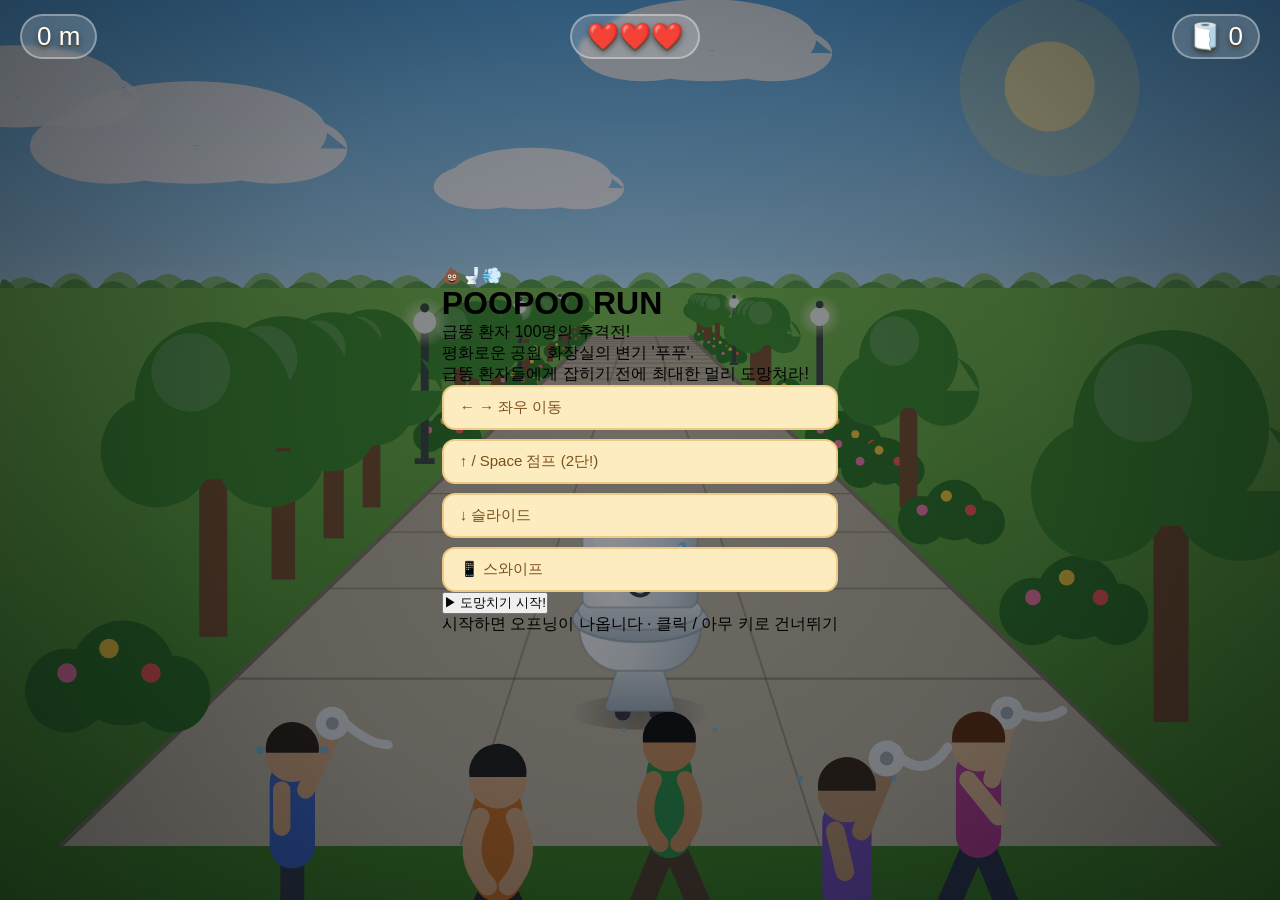
==== index.html @ 5c24100e "Merge branch 'main' of https://github.com/parkqjunseo/poopoo # Conflicts: #	index.html #	style.css" ====
<!DOCTYPE html>
<html lang="ko">
<head>
<meta charset="UTF-8">
<meta name="viewport" content="width=device-width, initial-scale=1.0, user-scalable=no">
<title>POOPOO RUN</title>
<link rel="stylesheet" href="style.css">
</head>
<body>
<!-- =========================================
     index.html — 🎨 A담당 (디자인/연출)
     시작/게임오버 화면 마크업, 조작법 안내.
     ⚠️ ID는 ui.js가 참조하므로 rename 금지:
        game hud scoreBox coinBox overlay ovMsg ovStats ovBest startBtn
     ========================================= -->
<div id="wrap">
  <canvas id="game"></canvas>
  <div id="hud">
    <div class="box" id="scoreBox">0 m</div>
    <div class="box hearts" id="livesBox"></div>
    <div class="box" id="coinBox">🧻 0</div>
  </div>
  <div id="overlay">
    <div class="panel">
      <div class="logo">💩🚽💨</div>
      <h1>POOPOO RUN</h1>
      <div class="tagline">급똥 환자 100명의 추격전!</div>
      <p id="ovMsg">
        평화로운 공원 화장실의 변기 '푸푸'.<br>
        급똥 환자들에게 잡히기 전에 최대한 멀리 도망쳐라!
      </p>
      <div class="keys">
        <span class="key">← → 좌우 이동</span>
        <span class="key">↑ / Space 점프 (2단!)</span>
        <span class="key">↓ 슬라이드</span>
        <span class="key">📱 스와이프</span>
      </div>
      <div class="score hidden" id="ovScore"></div>
      <div class="stats hidden" id="ovStats"></div>
      <div class="best" id="ovBest"></div>
      <button id="startBtn">▶ 도망치기 시작!</button>
      <div class="hint">시작하면 오프닝이 나옵니다 · 클릭 / 아무 키로 건너뛰기</div>
    </div>
  </div>
</div>

<!-- 로드 순서 중요! config → view → audio → render → engine → ui -->
<script src="config.js"></script>
<script src="view.js"></script>
<script src="audio.js"></script>
<script src="render.js"></script>
<script src="engine.js"></script>
<script src="ui.js"></script>
</body>
</html>
---- style.css ----
/* ============================================================
   POO POO RUN — style.css
   시작화면(9:10 1384×1536) · HUD · 게임오버(신규 에셋) · 모달
   ============================================================ */
html,body{overflow:hidden;}
/* ============================================
   style.css — 🎨 A담당 (디자인/연출)
   시작/게임오버 = 목업 이미지 + 오버레이(버튼·점수)
   ⚠️ rename 금지: #scoreBox #coinBox #overlay #ovMsg #ovStats #ovBest #startBtn .hidden
   ============================================ */

* { margin: 0; padding: 0; box-sizing: border-box; }
html, body {
  width: 100%; height: 100%; overflow: hidden; background: #0c0a07; touch-action: none;
  font-family: 'Noto Sans KR', 'Segoe UI', sans-serif;
}
#wrap { position: relative; width: 100%; height: 100%; display: flex; align-items: center; justify-content: center; }
canvas { display: block; background: #000; max-width: 100%; max-height: 100%; }

/* ---------- HUD ---------- */
#hud {
  position: absolute; top: 0; left: 0; right: 0; padding: 14px 20px; z-index: 3;
  display: flex; justify-content: space-between; pointer-events: none;
  font-family: 'Jua', sans-serif; color: #fff;
  text-shadow: 0 2px 0 rgba(90,60,20,.6), 0 3px 6px rgba(0,0,0,.5);
}
#hud .box {
  font-size: clamp(16px, 3.2vw, 26px);
  background: rgba(255,255,255,.18); backdrop-filter: blur(2px);
  padding: 5px 15px; border-radius: 999px; border: 2px solid rgba(255,255,255,.35);
}

/* ---------- 오버레이 ---------- */
#overlay {
  position: absolute; inset: 0; display: flex; align-items: center; justify-content: center; padding: 16px;
  background: radial-gradient(ellipse at 50% 42%, rgba(8,12,22,.42), rgba(3,6,12,.62));
}
.sr-hidden { position: absolute !important; width: 1px; height: 1px; overflow: hidden; opacity: 0; pointer-events: none; }
#ovStats { display: none !important; }

/* 시작/게임오버 토글 */
.go-only { display: none; }
.gameover .start-only { display: none; }
.gameover .go-only { display: flex; }

/* ---------- 시작 화면 (9:10 · 1384×1536 레이어 조립) ---------- */
.startBackdrop{
  position:absolute; inset:0; z-index:0;
  background-size:cover; background-position:center;
  filter:blur(34px) brightness(.5) saturate(1.2);
  transform:scale(1.15);
}
.startStage{
  position:relative; z-index:1; line-height:0;
  container-type:size;                         /* ← cqh/cqw 단위 활성화 (레이어 높이 고정용) */
  aspect-ratio:1384 / 1536;
  width:min(100vw, calc(100dvh * 1384 / 1536));
  max-width:1384px; max-height:100dvh; height:auto;
  overflow:hidden;
  border-radius:clamp(10px,2.6vmin,26px);
  box-shadow:0 18px 60px rgba(0,0,0,.55), 0 0 0 3px rgba(255,255,255,.12) inset;
  background:#8fd4f2;
}
.startStage .bg{
  position:absolute; inset:0; width:100%; height:100%;
  object-fit:cover; object-position:50% 0%; display:block;
}
.startStage .lyr{ position:absolute; transform:translate(-50%,-50%); pointer-events:none; will-change:transform; }
.startStage .lyr img{ width:100%; display:block; filter:drop-shadow(0 6px 10px rgba(20,12,0,.22)); }

/* ── 재배치: 위→아래 시선 흐름 (로고 → 변기 → PLAY → 서브버튼) ──
   로고는 height(cqh) 기준으로 고정 → 화면 비율과 무관하게 상단 밴드에 갇혀
   변기 영역을 절대 침범하지 않음 (겹침 원천 차단). */
.startStage .logo    { left:50%; top:25cqh; width:auto; z-index:4; }
.startStage .logo img{ width:auto; height:45cqh; max-width:88cqw; }

/* 변기: 화면 중앙보다 약간 아래 (로고 하단 37cqh → 변기 상단 45cqh = 8cqh 여백) */
.startStage .toilet  { left:50%; top:57cqh; width:auto; z-index:3; }
.startStage .toilet img{ width:auto; height:20cqh; }

/* 러너: 변기 좌우, 살짝 아래로 겹쳐 배치 */
.startStage .runners { left:50%; top:61cqh; width:62%; z-index:1; }

.startStage .foreground{
  position:absolute; left:50%; bottom:0; width:100%; z-index:2;
  transform:translateX(-50%); pointer-events:none;
}
.startStage .foreground img{ width:100%; display:block; filter:drop-shadow(0 -2px 10px rgba(20,12,0,.18)); }
.startStage .imgbtn{
  position:absolute; transform:translate(-50%,-50%);
  background:none; border:0; padding:0; cursor:pointer; pointer-events:auto;
  -webkit-tap-highlight-color:transparent; line-height:0; z-index:5;
  transition:transform .08s ease, filter .08s ease; will-change:transform;
}
.startStage .imgbtn img{ width:100%; display:block; filter:drop-shadow(0 5px 8px rgba(20,12,0,.28)); }
.startStage .imgbtn:hover{ filter:brightness(1.04); }
.startStage .imgbtn:active{ transform:translate(-50%,-50%) scale(.94); filter:brightness(1.1); }

/* PLAY: 변기 아래 중앙, 가장 큰 CTA */
.startStage .play  { left:50%;   top:74cqh; width:46%; }
/* 서브 버튼: PLAY 아래, 좌우 대칭 (크기 기존 유지) */
.startStage .howto { left:33.5%; top:87cqh; width:33.5%; }
.startStage .recs  { left:66.5%; top:87cqh; width:29.5%; }

@keyframes ppBob   {0%,100%{transform:translate(-50%,-50%) translateY(0)} 50%{transform:translate(-50%,-50%) translateY(-3.2%)}}
@keyframes ppFloat {0%,100%{transform:translate(-50%,-50%) translateY(0) rotate(-1deg)} 50%{transform:translate(-50%,-50%) translateY(-1.6%) rotate(1deg)}}
@keyframes ppRun   {0%,100%{transform:translate(-50%,-50%) translateY(0)} 50%{transform:translate(-50%,-50%) translateY(-1.4%)}}
@keyframes ppPlay  {0%,100%{transform:translate(-50%,-50%) scale(1)} 50%{transform:translate(-50%,-50%) scale(1.045)}}
.startStage .logo   { animation:ppFloat 4.5s ease-in-out infinite; }
.startStage .toilet { animation:ppBob 1.05s ease-in-out infinite; }
.startStage .runners{ animation:ppRun .62s ease-in-out infinite; }
.startStage .play   { animation:ppPlay 1.25s ease-in-out infinite; }
.startStage .play:active{ animation:none; }
@media (prefers-reduced-motion: reduce){
  .startStage .logo,.startStage .toilet,.startStage .runners,.startStage .play{ animation:none!important; }
}

/* ================= 게임오버 화면 (신규 · 1384×1536 에셋) ================= */

:root{ --gink:#7a4a12; --gorange:#d98407; }
*{margin:0;padding:0;box-sizing:border-box;}
html,body{height:100%;}
body{display:flex;align-items:center;justify-content:center;background:#0d1b12;
  font-family:'Jua','Noto Sans KR',sans-serif;}
.goScene{
  position:relative; container-type:size;
  aspect-ratio:1384/1536;
  width:min(100vw, calc(100dvh*1384/1536));
  max-width:1384px; max-height:100dvh;
  overflow:hidden; border-radius:2.4cqmin;
  box-shadow:0 18px 60px rgba(0,0,0,.55),0 0 0 3px rgba(255,255,255,.12) inset;
  background:#8fd4f2;
}
.goScene .goBackdrop{position:absolute;inset:0;background-size:cover;background-position:center;
  filter:blur(30px) brightness(.55) saturate(1.2);transform:scale(1.15);}
.goScrim{position:absolute;inset:0;background:radial-gradient(ellipse at 50% 42%,rgba(8,12,22,.28),rgba(3,6,12,.52));}

/* 패널 */
.goPanel{
  position:absolute; left:50%; top:8cqh; transform:translateX(-50%);
  width:84cqw; height:89cqh;
  background:linear-gradient(#FFF3D6,#FFE8B0);
  border:1.4cqw solid #D4941A; border-radius:6cqw;
  box-shadow:0 2cqh 5cqh rgba(60,40,5,.4), inset 0 0 0 .5cqw rgba(255,255,255,.55);
  display:flex; flex-direction:column; align-items:center;
  justify-content:space-between;
  padding:12.5cqh 5cqw 3cqh;
}
/* 상단 캐릭터 */
.goSplash{position:absolute;left:50%;top:3cqh;transform:translateX(-50%);width:50cqw;z-index:1;opacity:.9;}
.goToilet{position:absolute;left:54cqw;top:1.5cqh;width:18cqw;z-index:3;
  filter:drop-shadow(0 1cqh 1.2cqh rgba(0,0,0,.25));animation:goFloat 3s ease-in-out infinite;}
.goPoop{position:absolute;left:31cqw;top:4.5cqh;width:13cqw;z-index:2;
  filter:drop-shadow(0 1cqh 1cqh rgba(0,0,0,.22));animation:goFloat 3s ease-in-out infinite .4s;}
@keyframes goFloat{0%,100%{transform:translateY(0) rotate(-1deg)}50%{transform:translateY(-1cqh) rotate(1deg)}}

/* 로고 (높이 기준으로 크기 제한) */
.goLogos{display:flex;flex-direction:column;align-items:center;}
.goLogoGame{height:9.5cqh;width:auto;}
.goLogoOver{height:10.5cqh;width:auto;margin-top:-1.8cqh;}

/* 서브타이틀 */
.goSub{font-size:3.6cqw;color:var(--gink);text-align:center;line-height:1.25;max-width:80cqw;}

/* 최종 점수 */
.goScoreBlock{display:flex;flex-direction:column;align-items:center;width:100%;}
.goScoreLabel{display:flex;align-items:center;gap:2cqw;
  font-size:4.6cqw;color:var(--gorange);text-shadow:0 .3cqh 0 #fff;margin-bottom:1.4cqh;}
.goScoreLabel img{width:4.6cqw;}
.goBigBox{position:relative;width:64cqw;}
.goBigBox img{width:100%;display:block;}
.goBigBox .val{position:absolute;inset:0;display:flex;align-items:center;justify-content:center;
  font-size:9cqw;color:var(--gorange);text-shadow:0 .4cqh 0 #fff,0 .8cqh 1.4cqh rgba(150,90,10,.32);}

/* 3열 통계 */
.goStats{display:flex;align-items:stretch;justify-content:center;width:94cqw;}
.goCol{flex:1;display:flex;flex-direction:column;align-items:center;gap:1.2cqh;}
.goColHead{display:flex;align-items:center;gap:.8cqw;font-size:3.2cqw;color:var(--gink);white-space:nowrap;}
.goColHead .spk{width:3cqw;}
.goSmallBox{position:relative;width:21cqw;}
.goSmallBox img{width:100%;display:block;}
.goSmallBox .val{position:absolute;inset:0;display:flex;align-items:center;justify-content:center;
  font-size:4.4cqw;color:var(--gink);}
.goDivider{width:0;margin:1cqh 0;border-left:.4cqw dashed rgba(212,148,26,.5);}

/* 버튼 */
.goRetry{background:none;border:0;padding:0;cursor:pointer;width:48cqw;
  -webkit-tap-highlight-color:transparent;transition:transform .08s;}
.goRetry img{width:100%;display:block;filter:drop-shadow(0 1cqh 1.2cqh rgba(30,90,0,.35));}
.goRetry:active{transform:scale(.95);}
@media(prefers-reduced-motion:reduce){.goToilet,.goPoop{animation:none;}}

/* ================= 모달 (조작법 / 기록) ================= */
.pill {
  pointer-events: auto; cursor: pointer; border: none; color: #fff;
  font-family: 'Jua', sans-serif; letter-spacing: .5px; border-radius: 999px;
  padding: 13px 30px; font-size: clamp(16px, 3.4vw, 22px);
  text-shadow: 0 2px 0 rgba(0,0,0,.22); transition: transform .07s, box-shadow .07s;
}
.pill:active { transform: translateY(4px); }
.pill-wide { width: 100%; }
.pill-yellow { background: linear-gradient(#ffd35a, #f4b02a); box-shadow: 0 7px 0 #d5891c, 0 10px 16px rgba(0,0,0,.3); }
.pill-yellow:active { box-shadow: 0 3px 0 #d5891c, 0 5px 10px rgba(0,0,0,.3); }
.pill-green { background: linear-gradient(#93da55, #5fb62f); box-shadow: 0 6px 0 #3f8b20, 0 9px 14px rgba(0,0,0,.28); }
.pill-green:active { box-shadow: 0 2px 0 #3f8b20, 0 5px 10px rgba(0,0,0,.28); }

.modal {
  position: absolute; inset: 0; z-index: 6; display: none;
  align-items: center; justify-content: center; padding: 24px;
  background: rgba(6,10,4,.62); backdrop-filter: blur(3px);
}
.modal.open { display: flex; }
.modalCard {
  width: min(90vw, 400px); padding: 26px 22px;
  background: linear-gradient(#fff9ec, #ffeec9);
  border: 5px solid #e7ad55; border-radius: 28px;
  box-shadow: inset 0 0 0 4px #fff4d8, 0 16px 34px rgba(0,0,0,.4);
  display: flex; flex-direction: column; gap: 14px; align-items: stretch; text-align: center;
}
.modalTitle { font-family: 'Jua', sans-serif; color: #b96f22; font-size: clamp(24px, 6vw, 34px); letter-spacing: 1px; }
.keys { display: flex; flex-direction: column; gap: 9px; }
.key {
  display: flex; justify-content: space-between; align-items: center; gap: 12px;
  padding: 11px 16px; border-radius: 13px; background: #fcecc0; border: 2px solid #ecc984;
  font-family: 'Jua', sans-serif; color: #7a4f1c; font-size: clamp(12px, 2.6vw, 15px);
}
.key span { color: #b08a4a; }
.recBody { font-family: 'Jua', sans-serif; color: #7a4f1c; font-size: clamp(15px, 3.4vw, 20px); line-height: 1.6; padding: 12px 0; }
.recBody b { color: #b96f22; font-size: 1.3em; }

.hidden { display: none !important; }
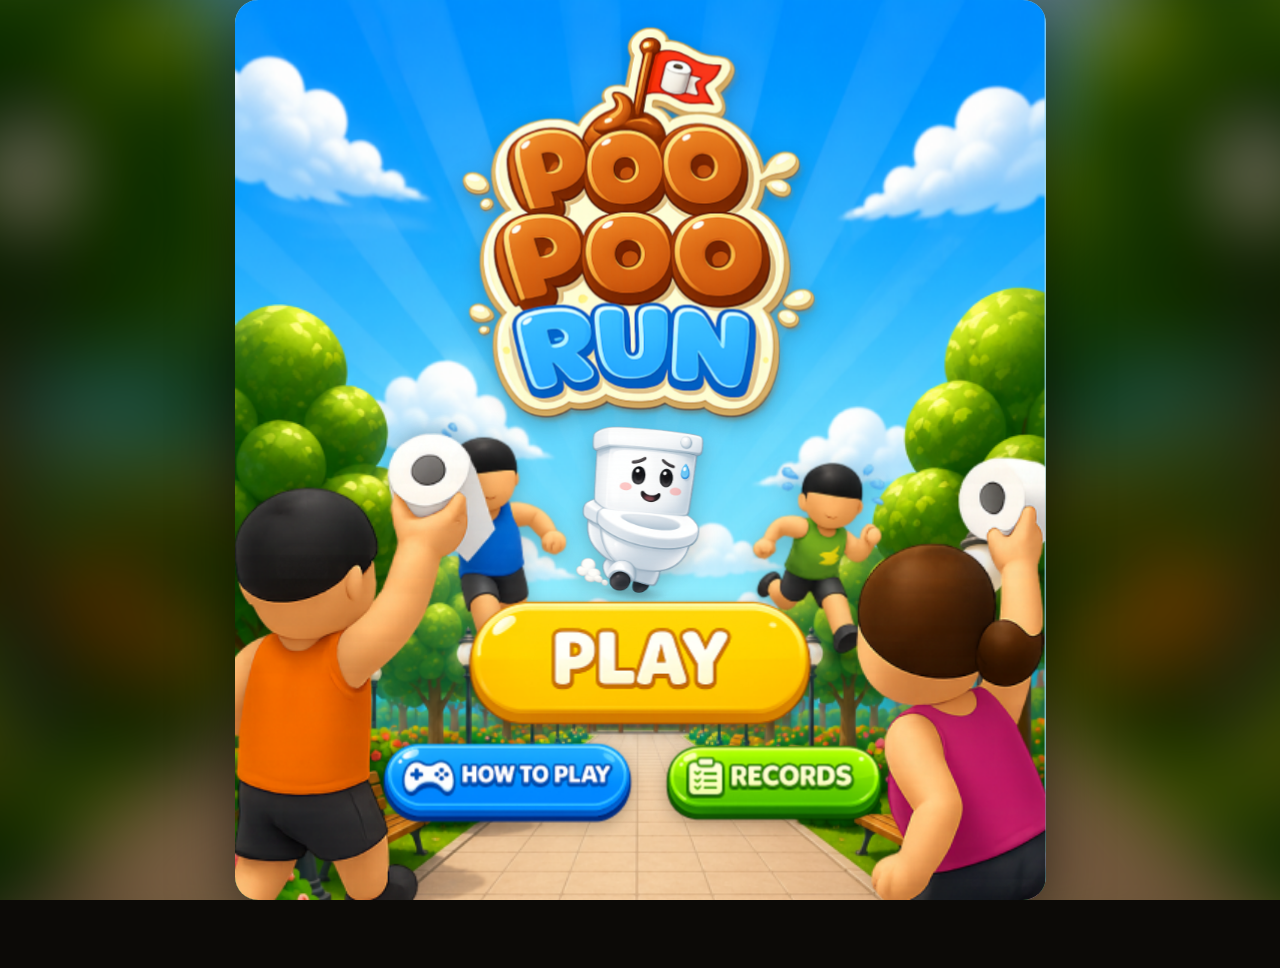
==== commit b4a5ccd0: "디자인/비주얼 작업" ====
--- a/index.html
+++ b/index.html
@@ -4,52 +4,100 @@
 <meta charset="UTF-8">
 <meta name="viewport" content="width=device-width, initial-scale=1.0, user-scalable=no">
 <title>POOPOO RUN</title>
+<link rel="preconnect" href="https://fonts.googleapis.com">
+<link rel="preconnect" href="https://fonts.gstatic.com" crossorigin>
+<link href="https://fonts.googleapis.com/css2?family=Titan+One&family=Jua&family=Noto+Sans+KR:wght@400;700;900&display=swap" rel="stylesheet">
 <link rel="stylesheet" href="style.css">
 </head>
 <body>
 <!-- =========================================
      index.html — 🎨 A담당 (디자인/연출)
-     시작/게임오버 화면 마크업, 조작법 안내.
-     ⚠️ ID는 ui.js가 참조하므로 rename 금지:
-        game hud scoreBox coinBox overlay ovMsg ovStats ovBest startBtn
+     시작/게임오버: 목업 이미지 위에 버튼·점수만 오버레이
+     ⚠️ rename 금지: game hud scoreBox coinBox overlay ovMsg ovStats ovBest startBtn
      ========================================= -->
 <div id="wrap">
   <canvas id="game"></canvas>
   <div id="hud">
     <div class="box" id="scoreBox">0 m</div>
-    <div class="box hearts" id="livesBox"></div>
     <div class="box" id="coinBox">🧻 0</div>
   </div>
+
   <div id="overlay">
-    <div class="panel">
-      <div class="logo">💩🚽💨</div>
-      <h1>POOPOO RUN</h1>
-      <div class="tagline">급똥 환자 100명의 추격전!</div>
-      <p id="ovMsg">
-        평화로운 공원 화장실의 변기 '푸푸'.<br>
-        급똥 환자들에게 잡히기 전에 최대한 멀리 도망쳐라!
-      </p>
+    <!-- ui.js 전용 숨김 요소 -->
+    <h1 class="sr-hidden" aria-hidden="true"></h1>
+    <div id="ovStats" class="stats hidden"></div>
+    <div id="ovBest" class="sr-hidden"></div>
+    <button id="startBtn" class="sr-hidden">▶</button>
+
+    <!-- ============ 시작 화면 (9:10 · 1384×1536 레이어 조립) ============ -->
+    <div class="startBackdrop start-only"></div>
+    <div class="startStage start-only">
+      <img class="bg" src="[data-uri]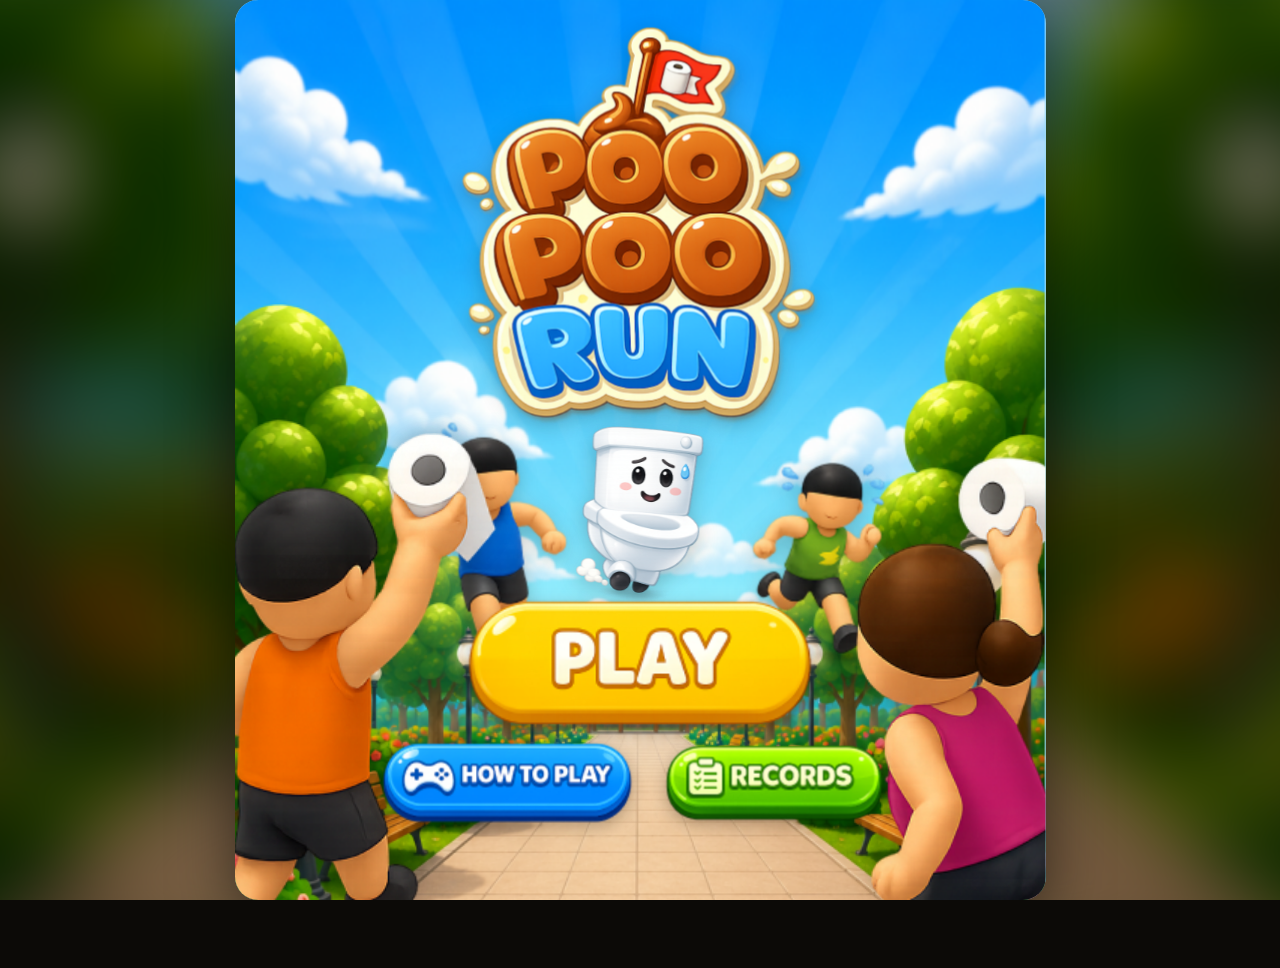
==== commit 974792c8: "새 게임오버 디자인 + PNG 데코 + 하트 깎임 수정 (engine.js는 spawnDeco 장식부만, 친구 audio 유지)" ====
--- a/index.html
+++ b/index.html
@@ -20,6 +20,9 @@
   <div id="hud">
     <div class="box" id="scoreBox">0 m</div>
     <div class="box" id="coinBox">🧻 0</div>
+    <div class="box" id="livesBox"></div>
+    <!-- ui.js 호환용(숨김): 실제 표시는 scoreBig 슬롯 -->
+    <span id="ovTitle" hidden></span><span id="ovScore" hidden></span>
   </div>
 
   <div id="overlay">
@@ -98,6 +101,12 @@
 <!-- 로드 순서: config → view → audio → render → engine → ui -->
 
 <!-- 🎨 A담당 UI 연출: 버튼·모달·게임오버 점수판 (state는 읽기만) -->
-  <script src="game.js"></script>
+  <script src="config.js"></script>
+  <script src="view.js"></script>
+  <script src="audio.js"></script>
+  <script src="render.js"></script>
+  <script src="engine.js"></script>
+  <script src="ui.js"></script>
+  <script src="main.js"></script>
 </body>
 </html>
--- a/style.css
+++ b/style.css
@@ -228,3 +228,9 @@
 .recBody b { color: #b96f22; font-size: 1.3em; }
 
 .hidden { display: none !important; }
+
+/* 목숨 하트 — 잃은 하트 회색+투명 처리 (없어서 안 깎이는 것처럼 보이던 버그 수정) */
+#livesBox .heart { transition: opacity .15s, filter .15s; }
+#livesBox .heart.lost { opacity: .18; filter: grayscale(1); }
+@keyframes livesHurt { 0%,100%{transform:none} 25%{transform:translateX(-3px)} 75%{transform:translateX(3px)} }
+#livesBox.hurt { animation: livesHurt .3s; }
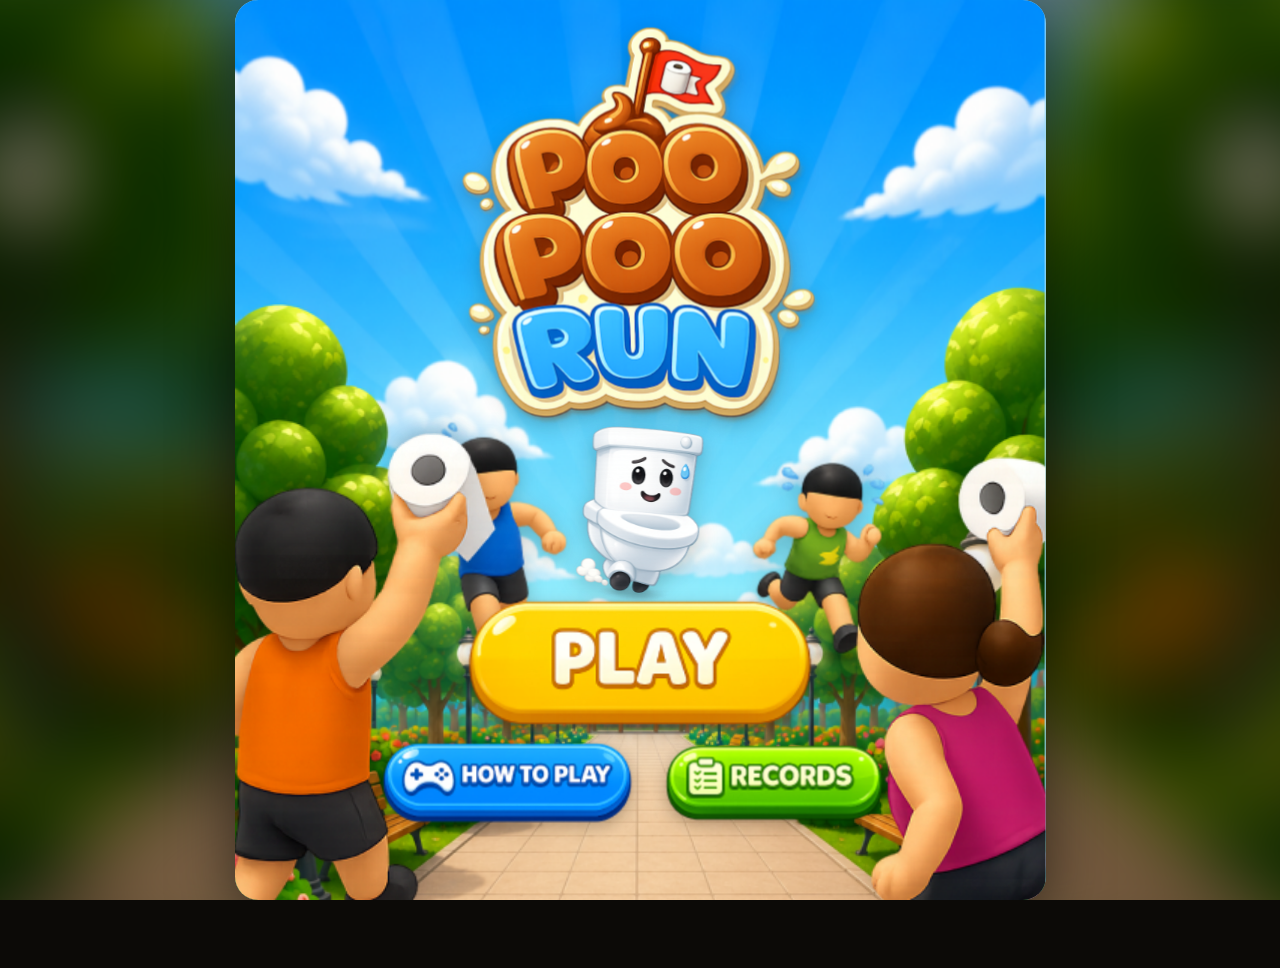
==== commit 4e064b9e: "조작법 화면을 이미지 모달로 교체 + X 닫기 버튼 - HOW TO PLAY 클릭 시 howtoplay.png 를 모달로 표시 (기존 텍스트 목록 대체) - close-button" ====
--- a/index.html
+++ b/index.html
@@ -76,15 +76,11 @@
 
   <!-- 모달: 조작법 -->
   <div id="controlsPanel" class="modal">
-    <div class="modalCard">
-      <div class="modalTitle">조작법</div>
-      <div class="keys">
-        <div class="key"><span>← →  ·  A D</span><b>좌우 이동</b></div>
-        <div class="key"><span>↑ · Space · W</span><b>점프 (2단!)</b></div>
-        <div class="key"><span>↓ · S</span><b>슬라이드</b></div>
-        <div class="key"><span>📱 스와이프</span><b>이동·점프·슬라이드</b></div>
-      </div>
-      <button id="controlsClose" class="pill pill-yellow pill-wide">확인</button>
+    <div class="howtoWrap">
+      <img class="howtoArt" src="howtoplay.png" alt="조작법 안내">
+      <button id="controlsClose" class="howtoClose" aria-label="닫기">
+        <img src="close-button.png" alt="">
+      </button>
     </div>
   </div>
 
--- a/style.css
+++ b/style.css
@@ -227,6 +227,37 @@
 .recBody { font-family: 'Jua', sans-serif; color: #7a4f1c; font-size: clamp(15px, 3.4vw, 20px); line-height: 1.6; padding: 12px 0; }
 .recBody b { color: #b96f22; font-size: 1.3em; }
 
+/* ---------- 조작법 모달 (이미지 한 장 + X 닫기 버튼) ---------- */
+.howtoWrap{
+  position: relative; line-height: 0;
+  animation: howtoPop .3s cubic-bezier(.2,1.25,.4,1) both;
+}
+.howtoArt{
+  display: block; height: auto; width: auto;
+  max-height: 86dvh; max-width: 88vw;
+  border-radius: clamp(10px, 2.2vmin, 22px);
+  box-shadow: 0 16px 40px rgba(0,0,0,.5);
+}
+/* X 버튼: 이미지 우상단 모서리에 살짝 걸치게 */
+.howtoClose{
+  position: absolute; top: 0; right: 0;
+  transform: translate(38%, -38%);
+  width: clamp(38px, 7.5%, 68px); aspect-ratio: 382 / 574;
+  background: none; border: 0; padding: 0; cursor: pointer; line-height: 0;
+  -webkit-tap-highlight-color: transparent;
+  transition: transform .08s ease, filter .08s ease;
+}
+.howtoClose img{
+  width: 100%; height: 100%; object-fit: contain; display: block;
+  filter: drop-shadow(0 3px 7px rgba(0,0,0,.45));
+}
+.howtoClose:hover{ filter: brightness(1.07); }
+.howtoClose:active{ transform: translate(38%, -38%) scale(.9); }
+@keyframes howtoPop{
+  from{ opacity:0; transform: scale(.92); }
+  to  { opacity:1; transform: scale(1); }
+}
+
 .hidden { display: none !important; }
 
 /* 목숨 하트 — 잃은 하트 회색+투명 처리 (없어서 안 깎이는 것처럼 보이던 버그 수정) */
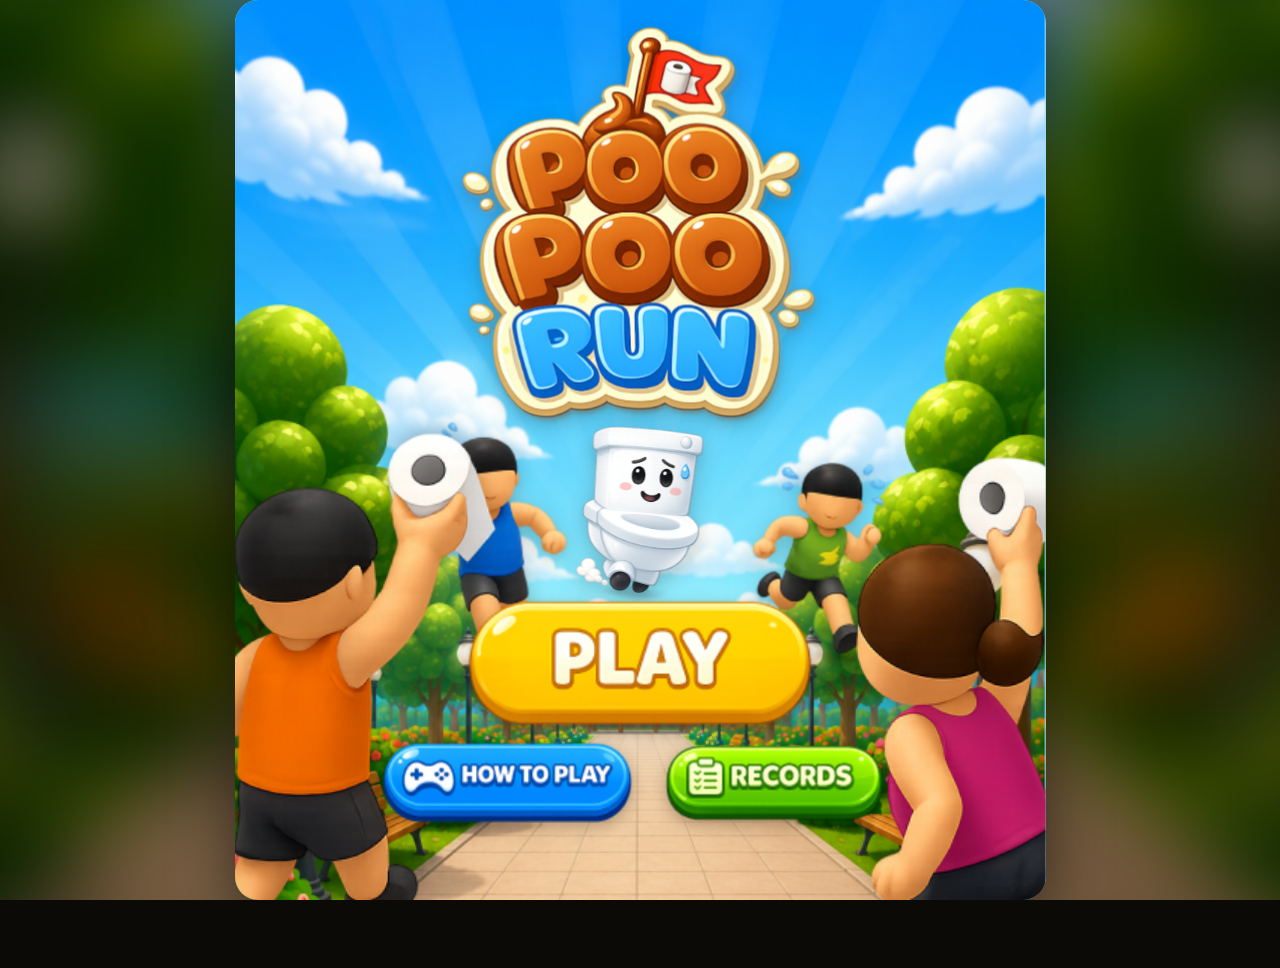
==== commit 40864429: "구름 ,해 업데이트 수정본" ====
--- a/index.html
+++ b/index.html
@@ -76,11 +76,15 @@
 
   <!-- 모달: 조작법 -->
   <div id="controlsPanel" class="modal">
-    <div class="howtoWrap">
-      <img class="howtoArt" src="howtoplay.png" alt="조작법 안내">
-      <button id="controlsClose" class="howtoClose" aria-label="닫기">
-        <img src="close-button.png" alt="">
-      </button>
+    <div class="modalCard">
+      <div class="modalTitle">조작법</div>
+      <div class="keys">
+        <div class="key"><span>← →  ·  A D</span><b>좌우 이동</b></div>
+        <div class="key"><span>↑ · Space · W</span><b>점프 (2단!)</b></div>
+        <div class="key"><span>↓ · S</span><b>슬라이드</b></div>
+        <div class="key"><span>📱 스와이프</span><b>이동·점프·슬라이드</b></div>
+      </div>
+      <button id="controlsClose" class="pill pill-yellow pill-wide">확인</button>
     </div>
   </div>
 
--- a/style.css
+++ b/style.css
@@ -15,12 +15,29 @@
   font-family: 'Noto Sans KR', 'Segoe UI', sans-serif;
 }
 #wrap { position: relative; width: 100%; height: 100%; display: flex; align-items: center; justify-content: center; }
-canvas { display: block; background: #000; max-width: 100%; max-height: 100%; }
+
+/* 게임 플레이 캔버스 — 시작화면/게임오버(.startStage/.goScene)와 동일한 세로형 카드 규칙.
+   #wrap 이 flex 중앙정렬하므로 화면 중앙에 놓이고, 남는 공간은 body 배경(레터박스)이 된다.
+   절대 강제로 늘려 찌그러뜨리지 않는다(비율 고정). */
+canvas#game {
+  display: block; background: #8fd4f2;
+  aspect-ratio: 1384 / 1536;
+  width: min(100vw, calc(100dvh * 1384 / 1536));
+  max-width: 1384px; max-height: 100dvh; height: auto;
+  border-radius: clamp(10px,2.6vmin,26px);
+  box-shadow: 0 18px 60px rgba(0,0,0,.55), 0 0 0 3px rgba(255,255,255,.12) inset;
+}
 
 /* ---------- HUD ---------- */
+/* 브라우저 전체가 아니라 캔버스 카드(1384:1536) 영역에 딱 맞춰 중앙에 겹친다.
+   → 점수/목숨이 게임 화면 카드의 좌우 끝에 붙고, 브라우저 양끝으로 벌어지지 않음. */
 #hud {
-  position: absolute; top: 0; left: 0; right: 0; padding: 14px 20px; z-index: 3;
-  display: flex; justify-content: space-between; pointer-events: none;
+  position: absolute; left: 50%; top: 50%; transform: translate(-50%, -50%);
+  aspect-ratio: 1384 / 1536;
+  width: min(100vw, calc(100dvh * 1384 / 1536));
+  max-width: 1384px; max-height: 100dvh; height: auto;
+  padding: 14px 20px; z-index: 3;
+  display: flex; align-items: flex-start; justify-content: space-between; pointer-events: none;
   font-family: 'Jua', sans-serif; color: #fff;
   text-shadow: 0 2px 0 rgba(90,60,20,.6), 0 3px 6px rgba(0,0,0,.5);
 }
@@ -227,37 +244,6 @@
 .recBody { font-family: 'Jua', sans-serif; color: #7a4f1c; font-size: clamp(15px, 3.4vw, 20px); line-height: 1.6; padding: 12px 0; }
 .recBody b { color: #b96f22; font-size: 1.3em; }
 
-/* ---------- 조작법 모달 (이미지 한 장 + X 닫기 버튼) ---------- */
-.howtoWrap{
-  position: relative; line-height: 0;
-  animation: howtoPop .3s cubic-bezier(.2,1.25,.4,1) both;
-}
-.howtoArt{
-  display: block; height: auto; width: auto;
-  max-height: 86dvh; max-width: 88vw;
-  border-radius: clamp(10px, 2.2vmin, 22px);
-  box-shadow: 0 16px 40px rgba(0,0,0,.5);
-}
-/* X 버튼: 이미지 우상단 모서리에 살짝 걸치게 */
-.howtoClose{
-  position: absolute; top: 0; right: 0;
-  transform: translate(38%, -38%);
-  width: clamp(38px, 7.5%, 68px); aspect-ratio: 382 / 574;
-  background: none; border: 0; padding: 0; cursor: pointer; line-height: 0;
-  -webkit-tap-highlight-color: transparent;
-  transition: transform .08s ease, filter .08s ease;
-}
-.howtoClose img{
-  width: 100%; height: 100%; object-fit: contain; display: block;
-  filter: drop-shadow(0 3px 7px rgba(0,0,0,.45));
-}
-.howtoClose:hover{ filter: brightness(1.07); }
-.howtoClose:active{ transform: translate(38%, -38%) scale(.9); }
-@keyframes howtoPop{
-  from{ opacity:0; transform: scale(.92); }
-  to  { opacity:1; transform: scale(1); }
-}
-
 .hidden { display: none !important; }
 
 /* 목숨 하트 — 잃은 하트 회색+투명 처리 (없어서 안 깎이는 것처럼 보이던 버그 수정) */
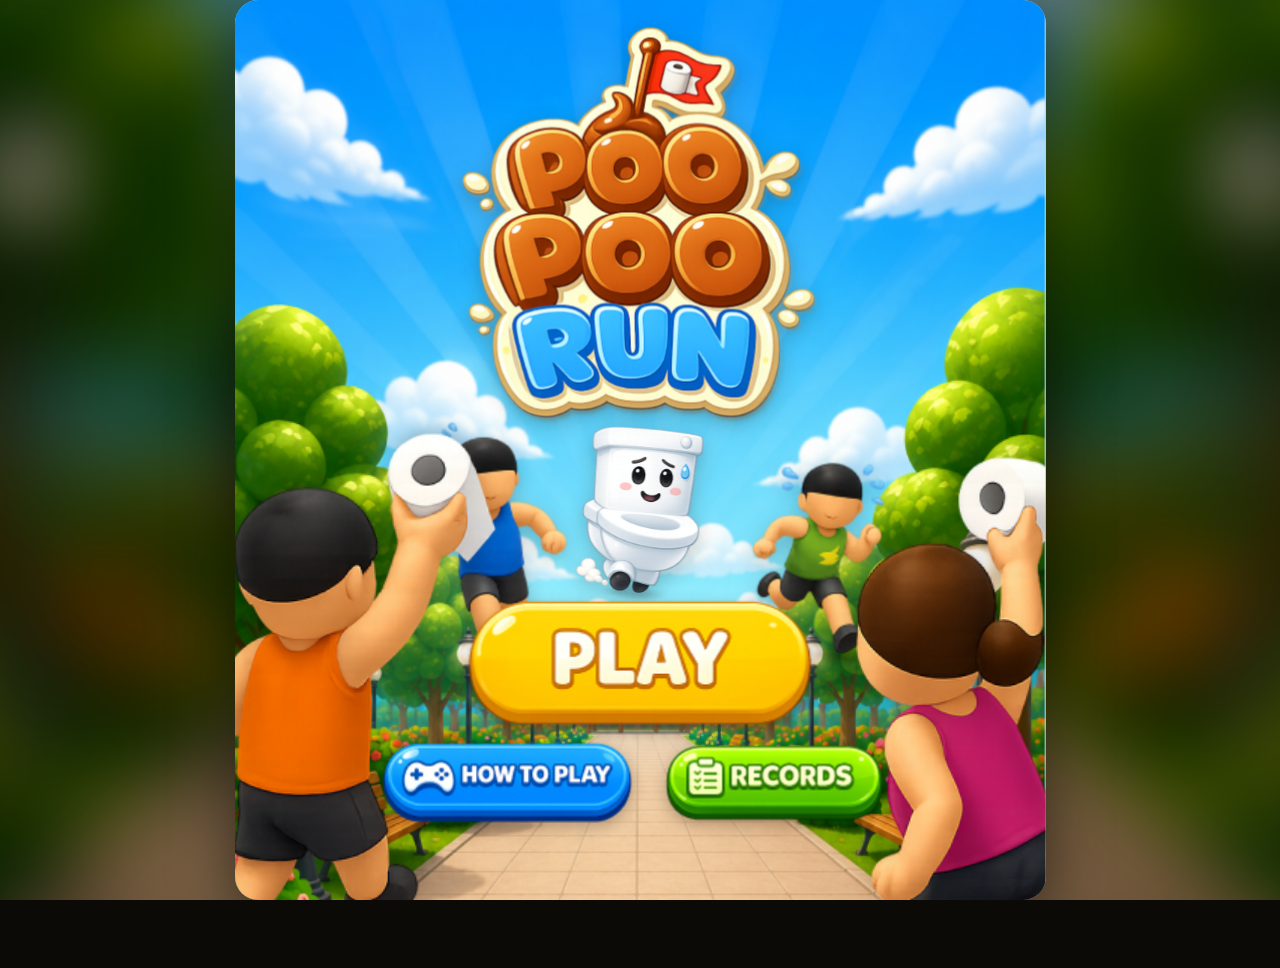
==== commit 770fe0d1: "조작법 이미지 모달 복구 친구 커밋(4086442)이 index.html·style.css 를 이전 버전 기준으로 덮어쓰면서 조작법 모달이 텍스트 목록으로 되돌아갔던 것을 다시 이" ====
--- a/index.html
+++ b/index.html
@@ -76,15 +76,11 @@
 
   <!-- 모달: 조작법 -->
   <div id="controlsPanel" class="modal">
-    <div class="modalCard">
-      <div class="modalTitle">조작법</div>
-      <div class="keys">
-        <div class="key"><span>← →  ·  A D</span><b>좌우 이동</b></div>
-        <div class="key"><span>↑ · Space · W</span><b>점프 (2단!)</b></div>
-        <div class="key"><span>↓ · S</span><b>슬라이드</b></div>
-        <div class="key"><span>📱 스와이프</span><b>이동·점프·슬라이드</b></div>
-      </div>
-      <button id="controlsClose" class="pill pill-yellow pill-wide">확인</button>
+    <div class="howtoWrap">
+      <img class="howtoArt" src="howtoplay.png" alt="조작법 안내">
+      <button id="controlsClose" class="howtoClose" aria-label="닫기">
+        <img src="close-button.png" alt="">
+      </button>
     </div>
   </div>
 
--- a/style.css
+++ b/style.css
@@ -251,3 +251,34 @@
 #livesBox .heart.lost { opacity: .18; filter: grayscale(1); }
 @keyframes livesHurt { 0%,100%{transform:none} 25%{transform:translateX(-3px)} 75%{transform:translateX(3px)} }
 #livesBox.hurt { animation: livesHurt .3s; }
+
+/* ---------- 조작법 모달 (이미지 한 장 + X 닫기 버튼) ---------- */
+.howtoWrap{
+  position: relative; line-height: 0;
+  animation: howtoPop .3s cubic-bezier(.2,1.25,.4,1) both;
+}
+.howtoArt{
+  display: block; height: auto; width: auto;
+  max-height: 86dvh; max-width: 88vw;
+  border-radius: clamp(10px, 2.2vmin, 22px);
+  box-shadow: 0 16px 40px rgba(0,0,0,.5);
+}
+/* X 버튼: 이미지 우상단 모서리에 살짝 걸치게 */
+.howtoClose{
+  position: absolute; top: 0; right: 0;
+  transform: translate(38%, -38%);
+  width: clamp(38px, 7.5%, 68px); aspect-ratio: 382 / 574;
+  background: none; border: 0; padding: 0; cursor: pointer; line-height: 0;
+  -webkit-tap-highlight-color: transparent;
+  transition: transform .08s ease, filter .08s ease;
+}
+.howtoClose img{
+  width: 100%; height: 100%; object-fit: contain; display: block;
+  filter: drop-shadow(0 3px 7px rgba(0,0,0,.45));
+}
+.howtoClose:hover{ filter: brightness(1.07); }
+.howtoClose:active{ transform: translate(38%, -38%) scale(.9); }
+@keyframes howtoPop{
+  from{ opacity:0; transform: scale(.92); }
+  to  { opacity:1; transform: scale(1); }
+}
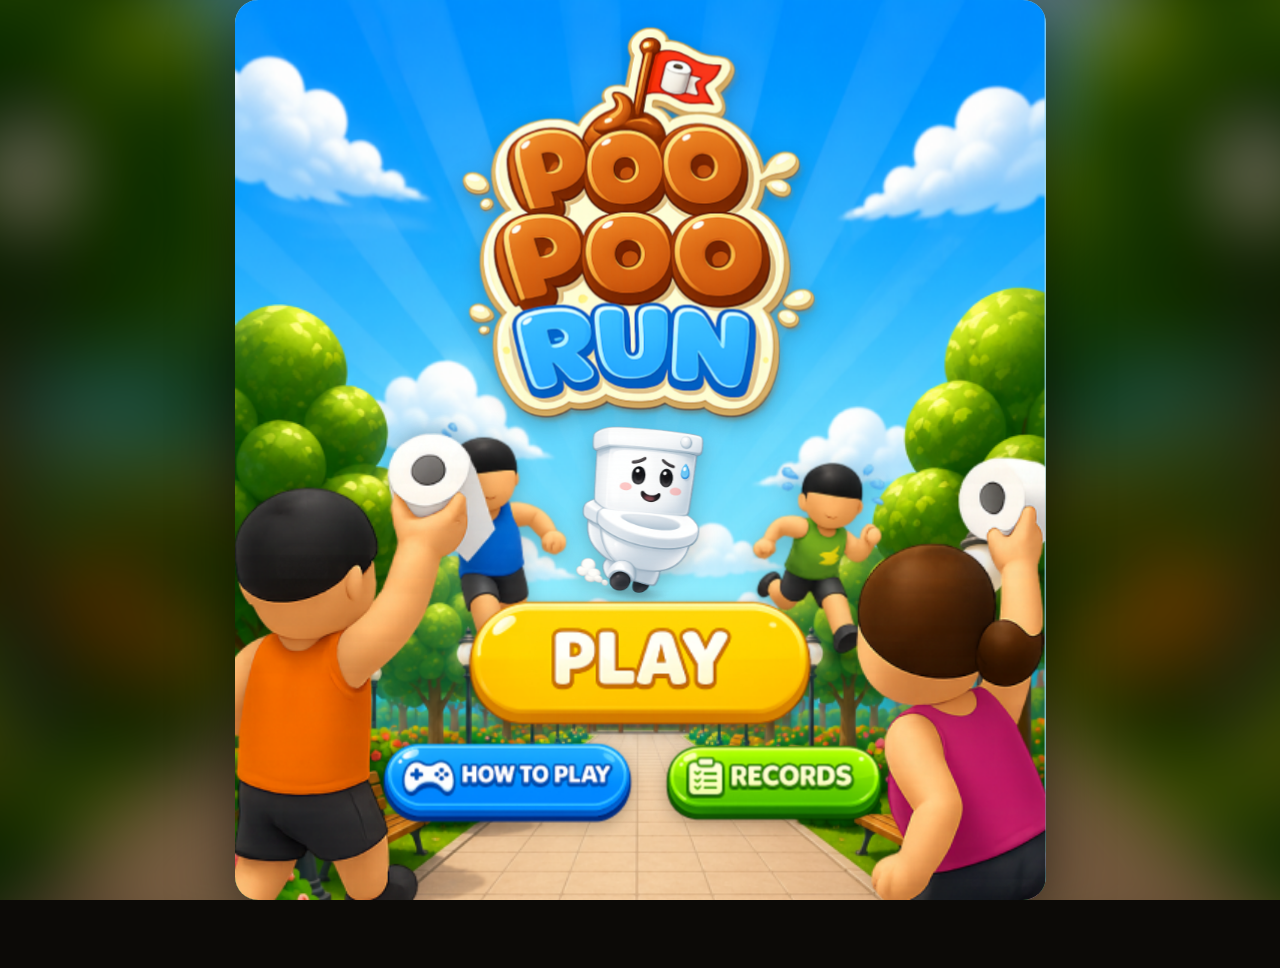
==== commit 285df215: "Update game UI and gameplay" ====
--- a/index.html
+++ b/index.html
@@ -74,22 +74,33 @@
     
   </div>
 
-  <!-- 모달: 조작법 -->
+  <!-- 모달: 조작법 (how_box.png = 안내가 전부 그려진 통짜 아트 · 기록 모달과 같은 틀) -->
   <div id="controlsPanel" class="modal">
-    <div class="howtoWrap">
-      <img class="howtoArt" src="howtoplay.png" alt="조작법 안내">
-      <button id="controlsClose" class="howtoClose" aria-label="닫기">
+    <div class="boxWrap">
+      <img class="boxArt" src="how_box.png" alt="조작법 안내">
+      <button id="controlsClose" class="boxClose" aria-label="닫기">
         <img src="close-button.png" alt="">
       </button>
     </div>
   </div>
 
-  <!-- 모달: 기록 -->
+  <!-- 모달: 기록 (record_box.png = 캐릭터·라벨·문구가 그려진 통짜 아트 + 값 오버레이) -->
   <div id="recordsPanel" class="modal">
-    <div class="modalCard">
-      <div class="modalTitle">최고 기록</div>
-      <div id="recBody" class="recBody">아직 기록이 없어요!</div>
-      <button id="recordsClose" class="pill pill-yellow pill-wide">확인</button>
+    <div class="boxWrap">
+      <img class="boxArt" src="record_box.png" alt="최고 기록">
+
+      <!-- 아트의 빈 슬롯 위에 실제 값 오버레이 -->
+      <div class="recScore" id="recScore">0</div>
+      <div class="recVal recValCoin" id="recCoins">-</div>
+      <div class="recVal recValDate" id="recDate">-</div>
+      <div class="recVal recValTime" id="recTime">-</div>
+
+      <!-- 기록이 없을 때만 점수 자리에 뜨는 안내 (id는 기존 코드가 참조하므로 유지) -->
+      <div id="recBody" class="recEmpty hidden">아직 기록이 없어요!</div>
+
+      <button id="recordsClose" class="boxClose" aria-label="닫기">
+        <img src="close-button.png" alt="">
+      </button>
     </div>
   </div>
 </div>
--- a/style.css
+++ b/style.css
@@ -241,8 +241,79 @@
   font-family: 'Jua', sans-serif; color: #7a4f1c; font-size: clamp(12px, 2.6vw, 15px);
 }
 .key span { color: #b08a4a; }
-.recBody { font-family: 'Jua', sans-serif; color: #7a4f1c; font-size: clamp(15px, 3.4vw, 20px); line-height: 1.6; padding: 12px 0; }
-.recBody b { color: #b96f22; font-size: 1.3em; }
+/* ---------- 판때기 모달 공용 틀 (기록 record_box.png · 조작법 how_box.png) ----------
+   두 아트는 크기(2048×3072)와 카드 모서리 위치가 완전히 동일해서 같은 규칙을 공유한다.
+   게임오버 화면(.goPanel/.slot)과 같은 방식: 아트를 container 로 만들고 그 위에 값을 얹되,
+   위치·글자 크기를 모두 카드 기준(cqw/cqh)으로 잡아 어느 화면에서도 안 틀어지게 한다.
+   좌표는 PNG 알파/색 실측값. 🔧 미세조정은 이 % 값만 건드리면 됨.
+     카드 본체 x 17.38~82.08% · y 15.43~85.64%
+     (기록) 점수 흰 박스 y중심 40.9% / 행 y중심: 휴지 53.7% · 일시 60.0% · 시간 66.5% */
+.boxWrap{
+  position: relative; container-type: size;
+  aspect-ratio: 2048 / 3072;
+  height: min(88dvh, calc(88vw * 3072 / 2048));
+  /* ⚠️ flex 가 폭을 줄이면 wrap 의 비율이 깨지고, object-fit:contain 인 아트가 레터박스되면서
+     % 로 잡아둔 값 슬롯이 그림과 어긋난다. 줄이지 못하게 고정. */
+  flex: none;
+  animation: howtoPop .3s cubic-bezier(.2,1.25,.4,1) both;
+}
+.boxArt{
+  position: absolute; inset: 0; width: 100%; height: 100%; object-fit: contain;
+  filter: drop-shadow(0 1.5cqh 2.2cqh rgba(0,0,0,.35));
+}
+/* 최고 점수 — 흰 박스 정중앙 */
+.recScore{
+  position: absolute; z-index: 3; left: 50%; top: 40.9%;
+  transform: translate(-50%,-50%); white-space: nowrap; line-height: 1;
+  font-family: 'Titan One','Jua',sans-serif; font-size: 13cqw; color: #e0632a;
+  text-shadow: 0 .3cqh 0 #fff, 0 1.5cqh 1cqh rgba(150,70,10,.25);
+}
+/* 아래 3행의 값 — 라벨 반대쪽(우측)에 오른쪽 정렬.
+   ⚠️ 행의 실제 폭은 구분선 기준 25.78%~74.22% (좌우 대칭, 알파 실측).
+      카드 안쪽 테두리가 79.9% 에 있어 이걸 행 끝으로 착각하기 쉬운데 그러면 값이 칸 밖으로 나간다.
+      라벨이 구분선 시작에서 3.4% 안쪽(29.1%)에서 시작하므로, 값도 같은 여백을 줘 74.22-3.4 = 70.8% 에서 끝낸다.
+      → right: 29.2%  (=100-70.8)
+   글자 크기 3.6cqw 는 가장 긴 값들("1,234 개" · "2026.08.10" · "12시간 45분")이
+   모두 라벨 끝(최대 49.6%)을 넘지 않는 선에서 정한 값. 세 행을 같은 크기로 맞췄다. */
+.recVal{
+  position: absolute; z-index: 3; right: 29.2%;
+  transform: translateY(-50%); white-space: nowrap; line-height: 1;
+  font-family: 'Jua', sans-serif; font-size: 3.6cqw; color: #8a5a2a;
+  text-shadow: 0 1px 0 rgba(255,255,255,.8);
+}
+.recValCoin{ top: 53.7%; }
+.recValDate{ top: 60.0%; }
+.recValTime{ top: 66.5%; }
+/* 기록이 없을 때 점수 자리에 뜨는 안내 */
+.recEmpty{
+  position: absolute; z-index: 3; left: 50%; top: 40.9%;
+  transform: translate(-50%,-50%); white-space: nowrap;
+  font-family: 'Jua', sans-serif; font-size: 4.6cqw; color: #b08a4a;
+}
+/* X 버튼 — 카드 우상단 모서리(82.08%, 15.43%)에 걸치게. 두 모달 공용 */
+.boxClose{
+  position: absolute; z-index: 4; left: 82.08%; top: 15.43%;
+  transform: translate(-38%,-38%);
+  width: 10cqw; aspect-ratio: 382 / 574;
+  background: none; border: 0; padding: 0; cursor: pointer; line-height: 0;
+  -webkit-tap-highlight-color: transparent;
+  transition: transform .08s ease, filter .08s ease;
+}
+.boxClose img{ width: 100%; height: 100%; object-fit: contain; display: block; }
+.boxClose:active{ transform: translate(-38%,-38%) scale(.92); }
+
+/* 조작법은 안내 글자가 5줄이라 기록판보다 크게 띄운다.
+   ⚠️ PNG 안에서 카드 본체는 가로 17.38~82.08% · 세로 8.92~85.64% 뿐이고 나머지는 투명 여백이다.
+      이미지를 화면에 맞추면 정작 카드는 그만큼 작아 보이므로, 카드가 화면을 채우도록 역산한다.
+      (남는 투명 여백은 화면 밖으로 넘겨 overflow:hidden 으로 잘라낸다 — 없으면 스크롤바가 생김)
+   ⚠️ 기준은 "카드 폭"이 아니라 이미지 중심에서 가장 먼 내용까지의 거리다. 내용이 중심에서
+      한쪽으로 치우쳐 있어서 폭으로 잡으면 튀어나온 쪽이 잘린다. 실제로 X 버튼이 잘렸다.
+        가로: X 버튼 오른쪽 끝 88.28% 가 가장 멀다 → 반폭 38.28% → 나누는 값 0.7656
+        세로: 캐릭터 머리 8.92% 가 가장 멀다   → 반높이 41.08% → 나누는 값 0.8216 */
+#controlsPanel{ padding: 0; overflow: hidden; }
+#controlsPanel .boxWrap{
+  height: min(calc(96dvh / .8216), calc(96vw * 3072 / 2048 / .7656));
+}
 
 .hidden { display: none !important; }
 
